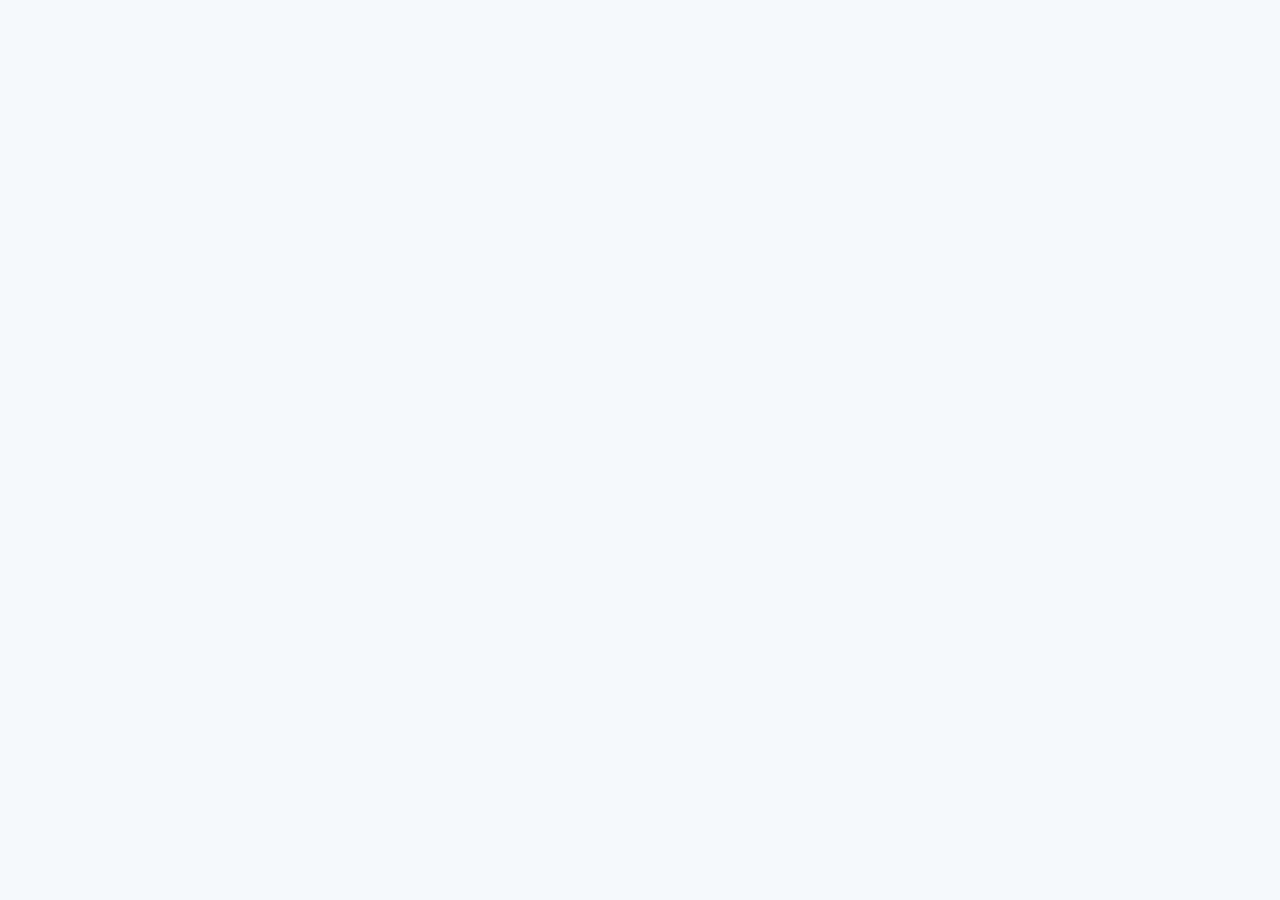
==== Students Submission/2601195_Vidhi_Ubale/Task 2/index.html @ 26e6935d "Basic structure and connecting css" ====
<!DOCTYPE html>
<html lang="en">
<head>
    <meta charset="UTF-8">
    <meta name="viewport" content="width=device-width, initial-scale=1.0">
    <title>Student Portal</title>
    <!-- connecting css -->
    <link rel="stylesheet" href="styles.css">
</head>
<body>

</body>
</html>
---- Students Submission/2601195_Vidhi_Ubale/Task 2/styles.css ----
/* basic page setup */
* {
    margin: 0;
    padding: 0;
    box-sizing: border-box;
}
body {
    font-family: Arial, sans-serif;
    background-color: #f8f9fc;
    color: #171c3a;
}
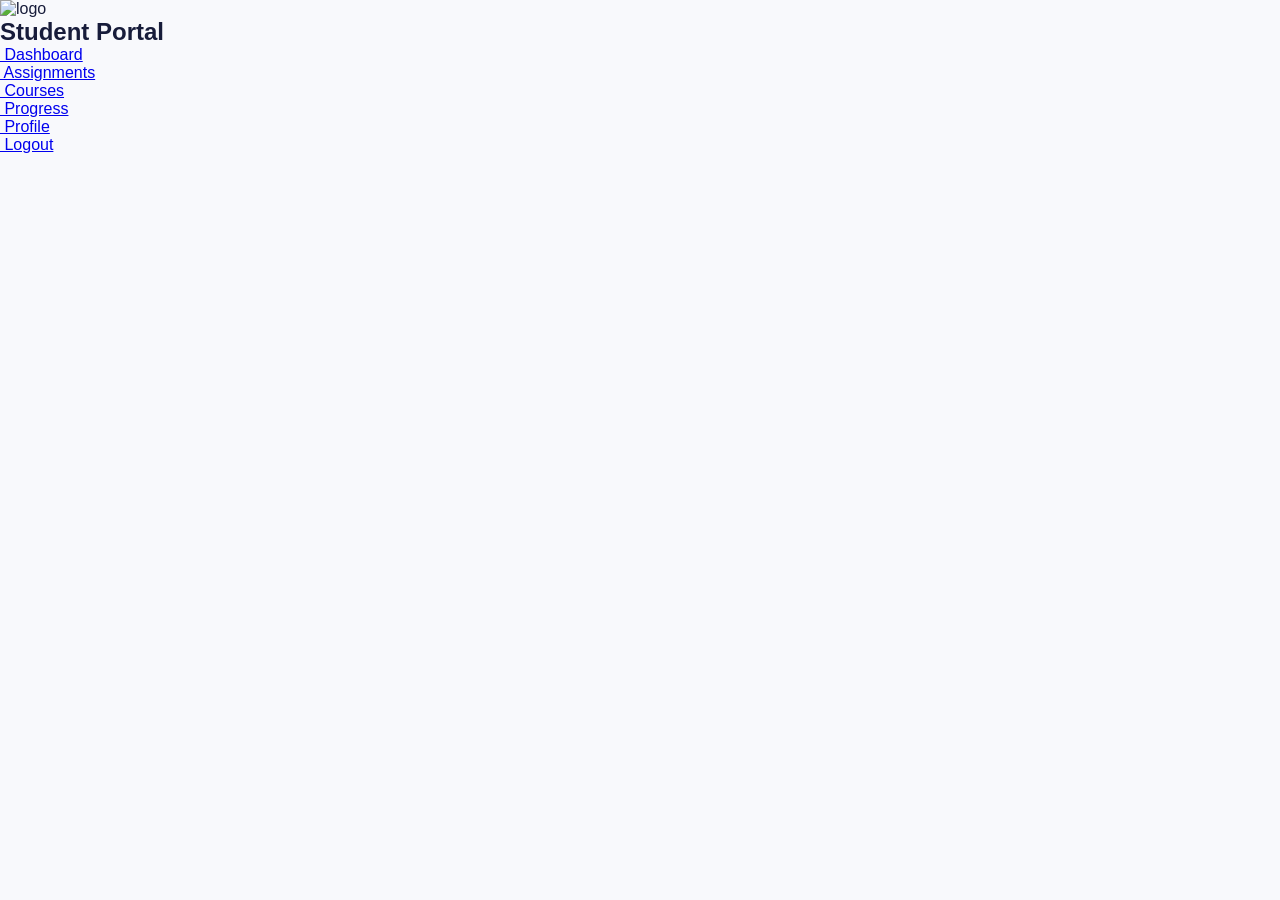
==== commit b54d35c7: "Added sidebar" ====
--- a/Students Submission/2601195_Vidhi_Ubale/Task 2/index.html
+++ b/Students Submission/2601195_Vidhi_Ubale/Task 2/index.html
@@ -8,6 +8,55 @@
     <link rel="stylesheet" href="styles.css">
 </head>
 <body>
-
+        <!-- this section contains the portal menu -->
+    <div class="sidebar">
+        <!-- the logo and title -->
+        <div class="sidebar-logo">
+            <img src="../../../Task 2/Assets/17.png" alt="logo">
+            <h2>Student Portal</h2>
+        </div>
+        <!--links to navigate -->
+        <nav>
+            <ul class="sidebar-links">
+                <li>
+                    <a href="#" class="active">
+                        <img src="../../../Task 2/Assets/13.png" alt="">
+                        Dashboard
+                    </a>
+                </li>
+                <li>
+                    <a href="#">
+                        <img src="../../../Task 2/Assets/12.png" alt="">
+                        Assignments
+                    </a>
+                </li>
+                <li>
+                    <a href="#">
+                        <img src="../../../Task 2/Assets/11.png" alt="">
+                        Courses
+                    </a>
+                </li>
+                <li>
+                    <a href="#">
+                        <img src="../../../Task 2/Assets/10.png" alt="">
+                        Progress
+                    </a>
+                </li>
+                <li>
+                    <a href="#">
+                        <img src="../../../Task 1/Assets/09.png" alt="">
+                        Profile
+                    </a>
+                </li>
+            </ul>
+        </nav>
+        <!-- keeping logout separate makes it easier to position at the bottom -->
+        <div class="logout">
+            <a href="#">
+                <img src="../../../Task 2/Assets/08.png" alt="">
+                Logout
+            </a>
+        </div>
+    </div>
 </body>
 </html>
--- a/Students Submission/2601195_Vidhi_Ubale/Task 2/styles.css
+++ b/Students Submission/2601195_Vidhi_Ubale/Task 2/styles.css
@@ -8,4 +8,4 @@
     font-family: Arial, sans-serif;
     background-color: #f8f9fc;
     color: #171c3a;
-}+}
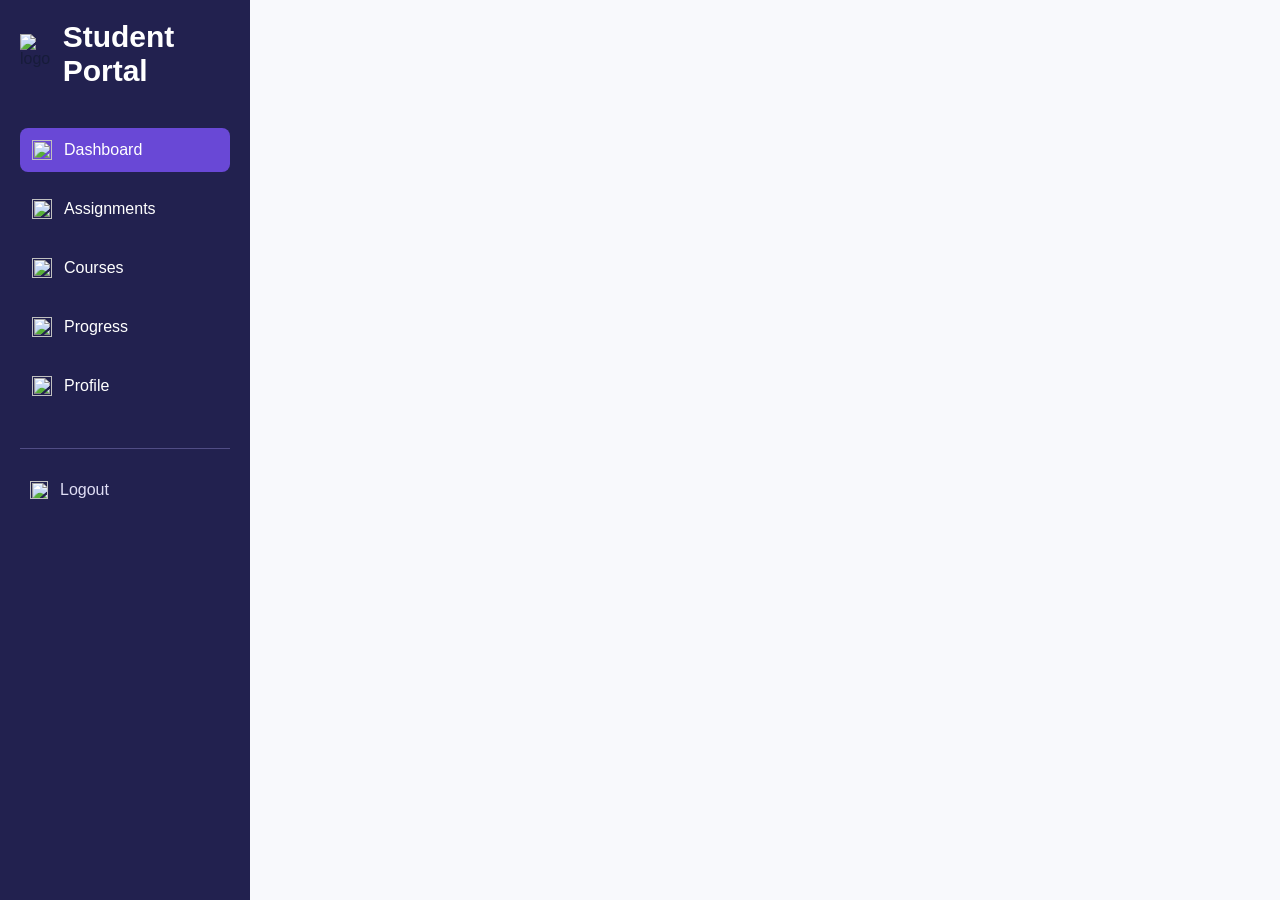
==== commit 19e170c7: "Style of Sidebar" ====
--- a/Students Submission/2601195_Vidhi_Ubale/Task 2/index.html
+++ b/Students Submission/2601195_Vidhi_Ubale/Task 2/index.html
@@ -44,7 +44,7 @@
                 </li>
                 <li>
                     <a href="#">
-                        <img src="../../../Task 1/Assets/09.png" alt="">
+                        <img src="../../../Task 2/Assets/09.png" alt="">
                         Profile
                     </a>
                 </li>
--- a/Students Submission/2601195_Vidhi_Ubale/Task 2/styles.css
+++ b/Students Submission/2601195_Vidhi_Ubale/Task 2/styles.css
@@ -9,3 +9,81 @@
     background-color: #f8f9fc;
     color: #171c3a;
 }
+/* sidebar layout */
+.sidebar {
+    width: 250px;
+    height: 100vh;
+    background-color: #22214f;
+    padding: 20px;
+    display: flex;
+    flex-direction: column;
+}
+
+/* logo section */
+.sidebar-logo {
+    display: flex;
+    align-items: center;
+    gap: 10px;
+    margin-bottom: 40px;
+}
+.sidebar-logo img {
+    width: 40px;
+    height: 40px;
+    object-fit: contain;
+}
+.sidebar-logo h2 {
+    font-size: 30px;
+    color: white;
+}
+/* menu list */
+.sidebar-links {
+    list-style: none;
+}
+/* menu items */
+.sidebar-links li {
+    margin-bottom: 15px;
+}
+/* menu links */
+.sidebar-links a {
+    display: flex;
+    align-items: center;
+    gap: 12px;
+    text-decoration: none;
+    color: white;
+    padding: 12px;
+    border-radius: 8px;
+}
+/* menu images */
+.sidebar-links img {
+    width: 20px;
+    height: 20px;
+    object-fit: contain;
+}
+/* highlight the current page */
+.sidebar-links a.active {
+    background-color: #6948d6;
+    color: white;
+}
+/* divider above logout */
+.logout {
+    margin-top: 25px;
+    border-top: 1px solid #514d85;
+    padding-top: 20px;
+}
+/* logout link */
+.logout a {
+    display: flex;
+    align-items: center;
+    gap: 12px;
+    text-decoration: none;
+    color: #e0def5;
+    padding: 12px 10px;
+    font-size: 16px;
+}
+/* logout image */
+.logout img {
+    width: 18px;
+    height: 18px;
+    object-fit: contain;
+}
+
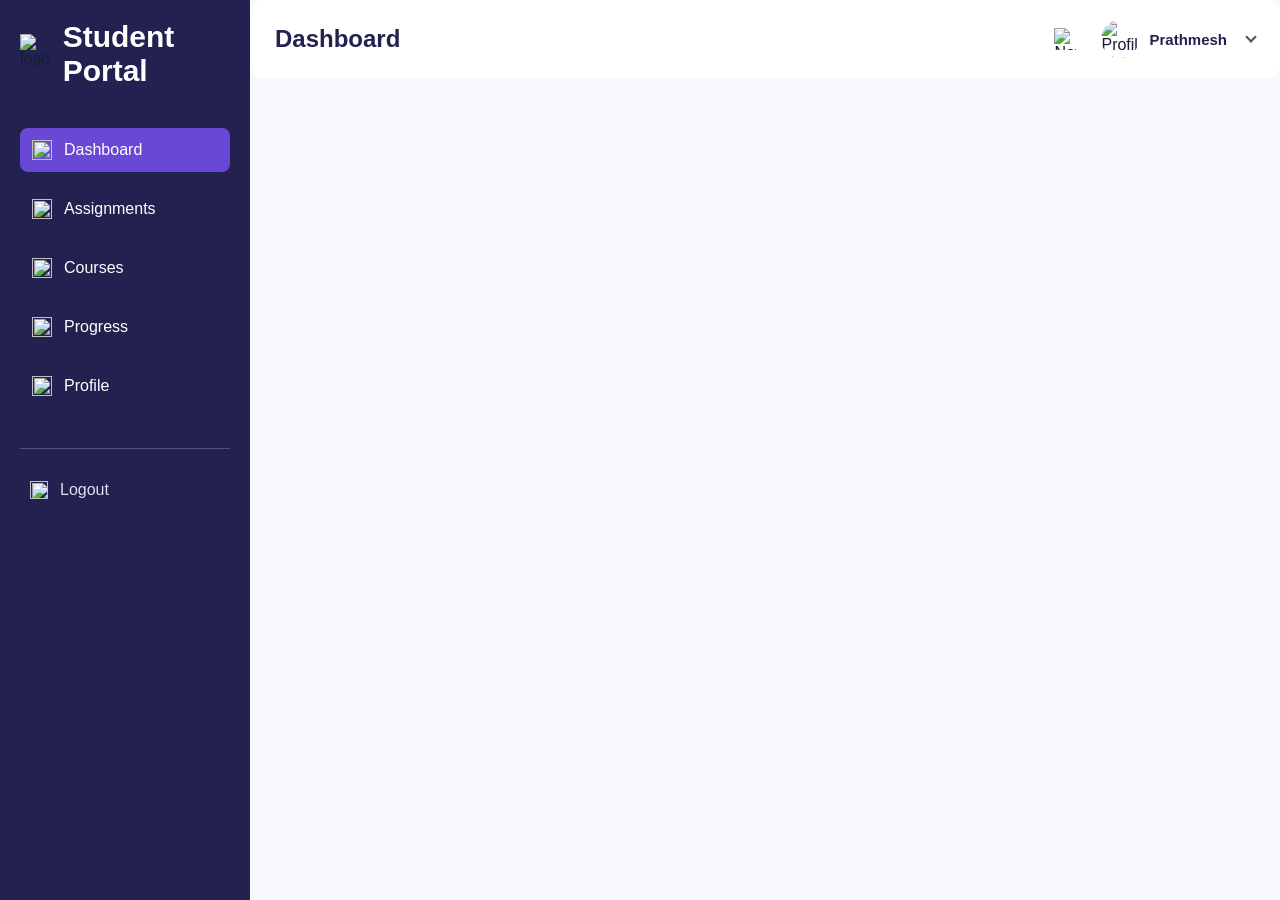
==== commit f865d6f3: "Added topbar" ====
--- a/Students Submission/2601195_Vidhi_Ubale/Task 2/index.html
+++ b/Students Submission/2601195_Vidhi_Ubale/Task 2/index.html
@@ -1,5 +1,6 @@
 <!DOCTYPE html>
 <html lang="en">
+
 <head>
     <meta charset="UTF-8">
     <meta name="viewport" content="width=device-width, initial-scale=1.0">
@@ -7,8 +8,9 @@
     <!-- connecting css -->
     <link rel="stylesheet" href="styles.css">
 </head>
+
 <body>
-        <!-- this section contains the portal menu -->
+    <!-- this section contains the portal menu -->
     <div class="sidebar">
         <!-- the logo and title -->
         <div class="sidebar-logo">
@@ -58,5 +60,24 @@
             </a>
         </div>
     </div>
+    <!-- this area holds the dashboard content -->
+    <div class="main-content">
+        <!-- the topbar gives the page its heading and profile area -->
+        <div class="topbar">
+            <h1>Dashboard</h1>
+            <div class="topbar-right">
+                <img src="../../../Task 2/Assets/16.png" alt="Notifications">
+                <div class="profile">
+                    <img src="../../../Task 2/Assets/15.png" alt="Profile picture">
+                    <div>
+                        <h3>Prathmesh</h3>
+                    </div>
+                    <!-- dropdown arrow -->
+                    <div class="dropdown-arrow"></div>
+                </div>
+            </div>
+        </div>
+    </div>
 </body>
+
 </html>
--- a/Students Submission/2601195_Vidhi_Ubale/Task 2/styles.css
+++ b/Students Submission/2601195_Vidhi_Ubale/Task 2/styles.css
@@ -8,6 +8,7 @@
     font-family: Arial, sans-serif;
     background-color: #f8f9fc;
     color: #171c3a;
+    display: flex;
 }
 /* sidebar layout */
 .sidebar {
@@ -87,3 +88,78 @@
     object-fit: contain;
 }
 
+/* main content area */
+.main-content {
+    flex: 1;
+    padding: 0px;
+}
+
+/* topbar layout */
+.topbar {
+    display: flex;
+    justify-content: space-between;
+    align-items: center;
+    background-color: white;
+    padding: 20px 25px;
+    border-radius: 12px;
+    margin-bottom: 25px;
+}
+
+/* dashboard heading */
+.topbar h1 {
+    font-size: 24px;
+    color: #22214f;
+    font-weight: bolder;
+}
+
+/* right side of topbar */
+.topbar-right {
+    display: flex;
+    align-items: center;
+    gap: 25px;
+}
+
+/* notification image */
+.topbar-right > img {
+    width: 22px;
+    height: 22px;
+    object-fit: contain;
+}
+
+/* profile section */
+.profile {
+    display: flex;
+    align-items: center;
+    gap: 10px;
+}
+
+/* profile image */
+.profile img {
+    width: 38px;
+    height: 38px;
+    object-fit: contain;
+    border-radius: 50%;
+}
+
+/* profile name */
+.profile h3 {
+    font-size: 15px;
+    color: #22214f;
+}
+
+/* profile role */
+.profile p {
+    font-size: 12px;
+    color: #777;
+    margin-top: 3px;
+}
+/* dropdown arrow */
+.dropdown-arrow {
+    width: 8px;
+    height: 8px;
+    border-right: 2px solid #555;
+    border-bottom: 2px solid #555;
+    transform: rotate(45deg);
+    margin-left: 10px;
+    margin-top: -4px;
+}
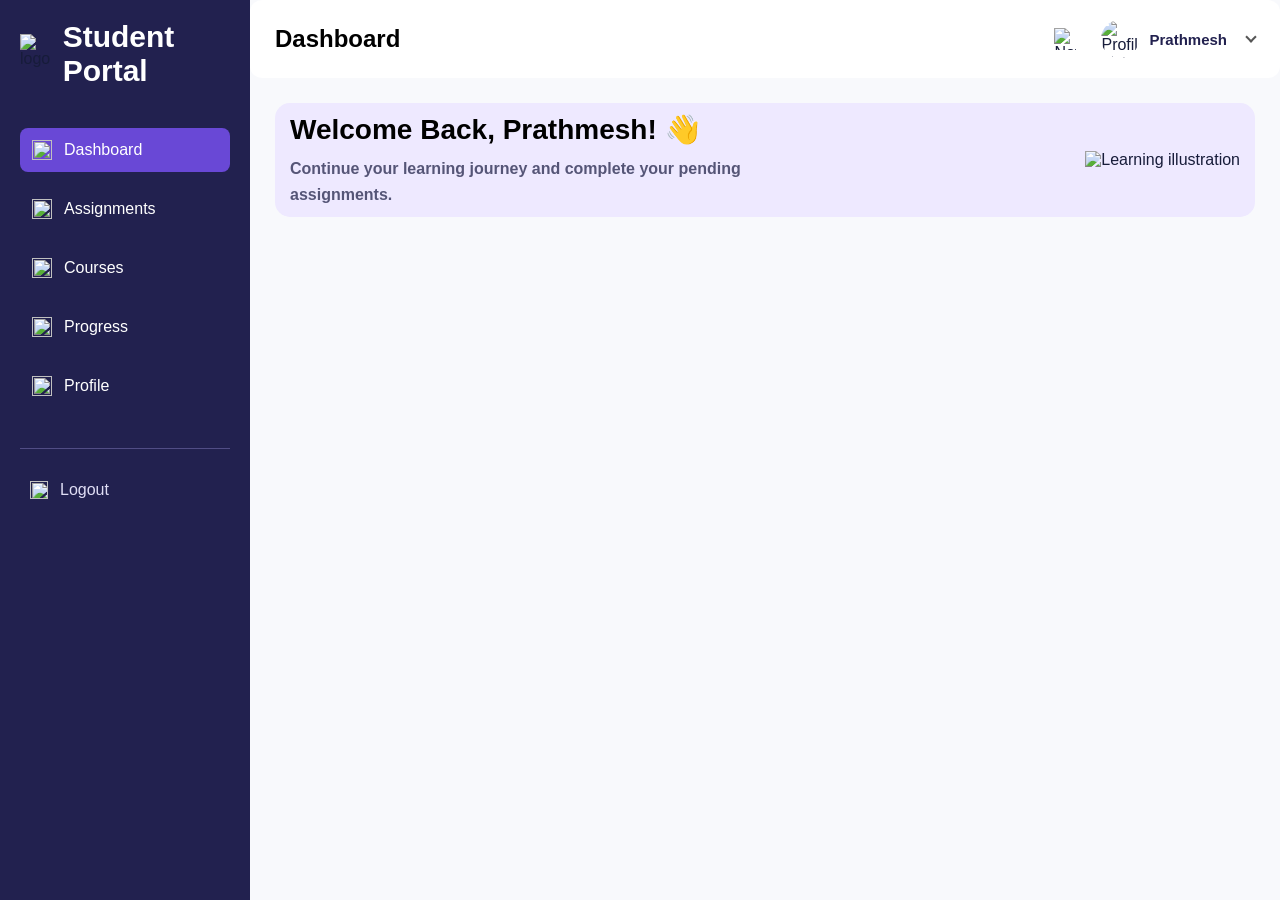
==== commit e21aaf08: "Added welcome banner" ====
--- a/Students Submission/2601195_Vidhi_Ubale/Task 2/index.html
+++ b/Students Submission/2601195_Vidhi_Ubale/Task 2/index.html
@@ -60,7 +60,7 @@
             </a>
         </div>
     </div>
-    <!-- this area holds the dashboard content -->
+    <!-- this area holds the dashboard content which will appear below topbar-->
     <div class="main-content">
         <!-- the topbar gives the page its heading and profile area -->
         <div class="topbar">
@@ -77,7 +77,18 @@
                 </div>
             </div>
         </div>
+        <!-- welcome section -->
+        <div class="welcome-banner">
+            <!-- welcome message -->
+            <div class="welcome-text">
+                <h2>Welcome Back, Prathmesh! 👋</h2>
+                <p>Continue your learning journey and complete your pending assignments.</p>
+            </div>
+            <!-- welcome illustration -->
+            <div class="welcome-image">
+                <img src="../../../Task 2/Assets/18.png" alt="Learning illustration">
+            </div>
+        </div>
     </div>
 </body>
-
 </html>
--- a/Students Submission/2601195_Vidhi_Ubale/Task 2/styles.css
+++ b/Students Submission/2601195_Vidhi_Ubale/Task 2/styles.css
@@ -108,7 +108,7 @@
 /* dashboard heading */
 .topbar h1 {
     font-size: 24px;
-    color: #22214f;
+    color: black;
     font-weight: bolder;
 }
 
@@ -162,4 +162,44 @@
     transform: rotate(45deg);
     margin-left: 10px;
     margin-top: -4px;
+}
+
+/* welcome banner */
+.welcome-banner {
+    display: flex;
+    justify-content: space-between;
+    align-items: center;
+    background-color: #eee9ff;
+    padding: 10px 15px;
+    border-radius: 15px;
+    margin: 25px;
+}
+
+/* welcome text */
+.welcome-text {
+    flex: 1;
+}
+
+/* welcome heading */
+.welcome-text h2 {
+    font-size: 28px;
+    color: black;
+    font-weight: 700;
+    margin-bottom: 10px;
+}
+
+/* welcome message */
+.welcome-text p {
+    font-size: 16px;
+    color: #555577;
+    line-height: 1.6;
+    max-width: 500px;
+    font-weight: 600;
+}
+
+/* welcome illustration */
+.welcome-image img {
+    width: 300px;
+    height: 180px;
+    object-fit: contain;
 }
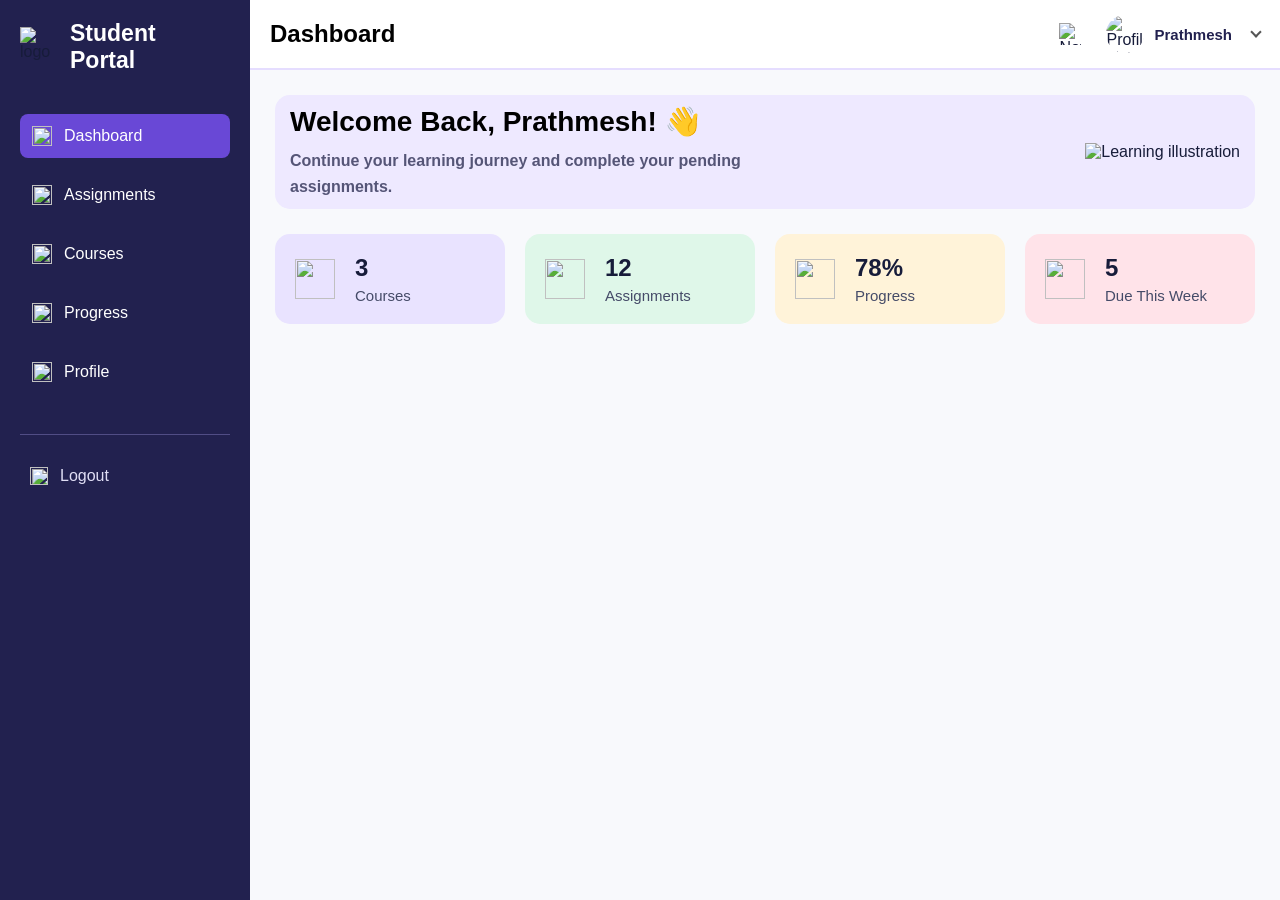
==== commit 3fcaea1e: "Added stat cards with styling and fixed sidebar font and top bar" ====
--- a/Students Submission/2601195_Vidhi_Ubale/Task 2/index.html
+++ b/Students Submission/2601195_Vidhi_Ubale/Task 2/index.html
@@ -15,7 +15,7 @@
         <!-- the logo and title -->
         <div class="sidebar-logo">
             <img src="../../../Task 2/Assets/17.png" alt="logo">
-            <h2>Student Portal</h2>
+            <h2>Student <br> Portal</h2>
         </div>
         <!--links to navigate -->
         <nav>
@@ -89,6 +89,41 @@
                 <img src="../../../Task 2/Assets/18.png" alt="Learning illustration">
             </div>
         </div>
+        <div class="stats-container">
+            <!-- courses card -->
+            <div class="stat-card courses-card">
+                <img src="../../../Task 2/Assets/04.png" alt="">
+                <div>
+                    <h3>3</h3>
+                    <p>Courses</p>
+                </div>
+            </div>
+            <!-- assignments card -->
+            <div class="stat-card assignments-card">
+                <img src="../../../Task 2/Assets/03.png" alt="">
+                <div>
+                    <h3>12</h3>
+                    <p>Assignments</p>
+                </div>
+            </div>
+            <!-- progress card -->
+            <div class="stat-card progress-card">
+                <img src="../../../Task 2/Assets/02.png" alt="">
+                <div>
+                    <h3>78%</h3>
+                    <p>Progress</p>
+                </div>
+            </div>
+            <!-- due this week card -->
+            <div class="stat-card due-card">
+                <img src="../../../Task 2/Assets/01.png" alt="">
+                <div>
+                    <h3>5</h3>
+                    <p>Due This Week</p>
+                </div>
+            </div>
+        </div>
     </div>
 </body>
+
 </html>
--- a/Students Submission/2601195_Vidhi_Ubale/Task 2/styles.css
+++ b/Students Submission/2601195_Vidhi_Ubale/Task 2/styles.css
@@ -33,7 +33,7 @@
     object-fit: contain;
 }
 .sidebar-logo h2 {
-    font-size: 30px;
+    font-size: 23px;
     color: white;
 }
 /* menu list */
@@ -100,9 +100,8 @@
     justify-content: space-between;
     align-items: center;
     background-color: white;
-    padding: 20px 25px;
-    border-radius: 12px;
-    margin-bottom: 25px;
+    padding: 15px 20px;
+    border-bottom: 2px solid #e5ddff;
 }
 
 /* dashboard heading */
@@ -202,4 +201,60 @@
     width: 300px;
     height: 180px;
     object-fit: contain;
+}
+/* statistics cards layout */
+.stats-container {
+    display: flex;
+    gap: 20px;
+    margin: 25px;
+}
+
+/* individual statistic card */
+.stat-card {
+    flex: 1;
+    display: flex;
+    align-items: center;
+    gap: 20px;
+    padding: 20px;
+    border-radius: 15px;
+}
+
+/* statistic card images */
+.stat-card img {
+    width: 40px;
+    height: 40px;
+    object-fit: contain;
+}
+
+/* statistic numbers */
+.stat-card h3 {
+    font-size: 24px;
+    color: #171c3a;
+    margin-bottom: 5px;
+}
+
+/* statistic labels */
+.stat-card p {
+    font-size: 15px;
+    color: #454b68;
+}
+
+/* courses card color */
+.courses-card {
+    background-color: #e9e3ff;
+}
+
+/* assignments card color */
+.assignments-card {
+    background-color: #dff7e9;
+}
+
+/* progress card color */
+.progress-card {
+    background-color: #fff3d9;
+}
+
+/* due card color */
+.due-card {
+    background-color: #ffe3e9;
 }
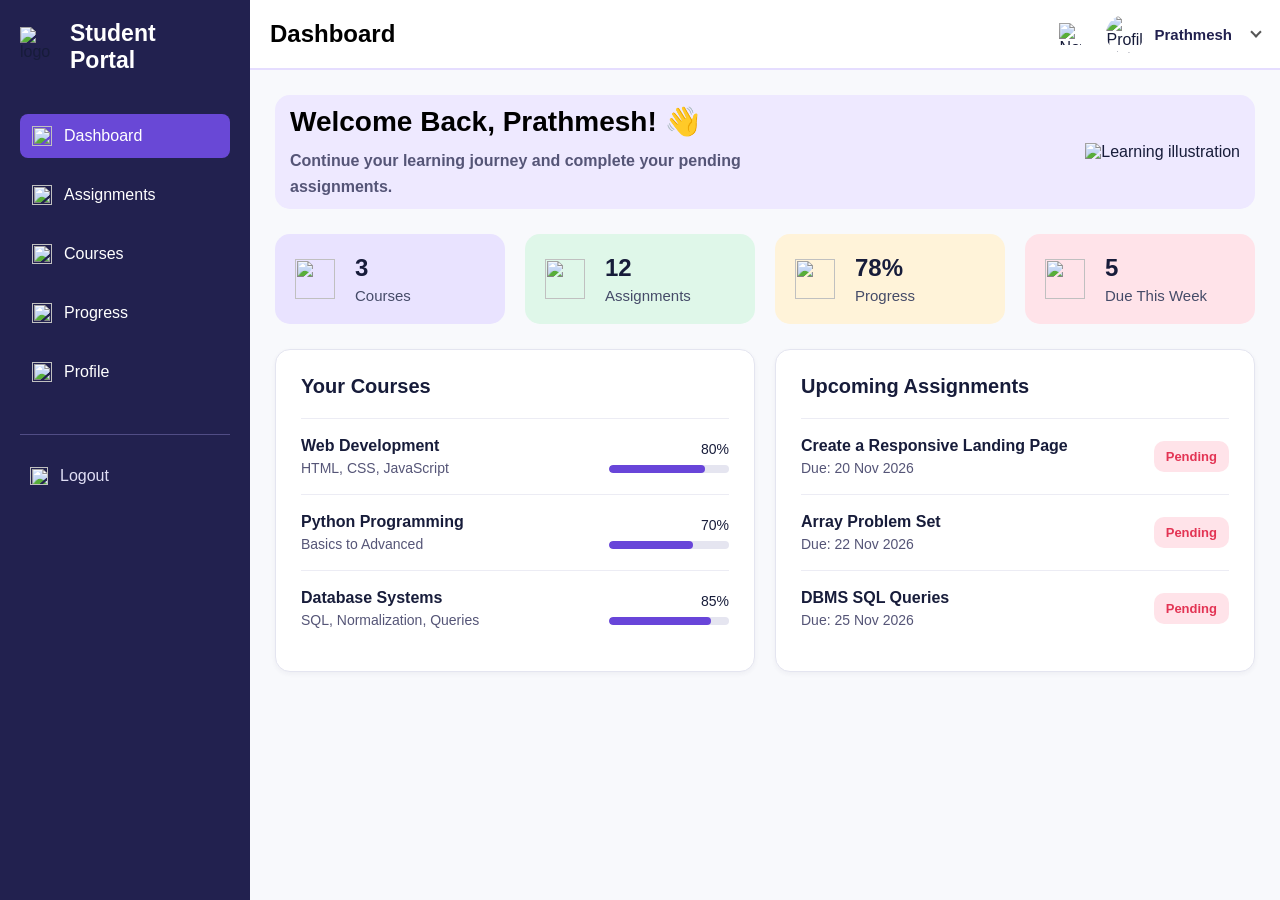
==== commit 9e06736c: "Added courses and assignments and fixed sidebar" ====
--- a/Students Submission/2601195_Vidhi_Ubale/Task 2/index.html
+++ b/Students Submission/2601195_Vidhi_Ubale/Task 2/index.html
@@ -123,6 +123,80 @@
                 </div>
             </div>
         </div>
+        <!-- this section contains courses and upcoming assignments -->
+        <div class="dashboard-panels">
+            <!-- courses panel -->
+            <div class="panel">
+                <h2>Your Courses</h2>
+                <!-- first course -->
+                <div class="course-item">
+                    <div class="course-info">
+                        <h3>Web Development</h3>
+                        <p>HTML, CSS, JavaScript</p>
+                    </div>
+                    <div class="course-progress">
+                        <span>80%</span>
+                        <div class="progress-bar">
+                            <div class="progress-fill" style="width: 80%;"></div>
+                        </div>
+                    </div>
+                </div>
+                <!-- second course -->
+                <div class="course-item">
+                    <div class="course-info">
+                        <h3>Python Programming</h3>
+                        <p>Basics to Advanced</p>
+                    </div>
+                    <div class="course-progress">
+                        <span>70%</span>
+                        <div class="progress-bar">
+                            <div class="progress-fill" style="width: 70%;"></div>
+                        </div>
+                    </div>
+                </div>
+                <!-- third course -->
+                <div class="course-item">
+                    <div class="course-info">
+                        <h3>Database Systems</h3>
+                        <p>SQL, Normalization, Queries</p>
+                    </div>
+                    <div class="course-progress">
+                        <span>85%</span>
+                        <div class="progress-bar">
+                            <div class="progress-fill" style="width: 85%;"></div>
+                        </div>
+                    </div>
+                </div>
+            </div>
+            <!-- assignments panel -->
+            <div class="panel">
+                <h2>Upcoming Assignments</h2>
+                <!-- first assignment -->
+                <div class="assignment-item">
+                    <div class="assignment-info">
+                        <h3>Create a Responsive Landing Page</h3>
+                        <p>Due: 20 Nov 2026</p>
+                    </div>
+                    <span class="pending">Pending</span>
+                </div>
+                <!-- second assignment -->
+                <div class="assignment-item">
+                    <div class="assignment-info">
+                        <h3>Array Problem Set</h3>
+                        <p>Due: 22 Nov 2026</p>
+                    </div>
+                    <span class="pending">Pending</span>
+                </div>
+                <!-- third assignment -->
+                <div class="assignment-item">
+                    <div class="assignment-info">
+                        <h3>DBMS SQL Queries</h3>
+                        <p>Due: 25 Nov 2026</p>
+                    </div>
+                    <span class="pending">Pending</span>
+                </div>
+            </div>
+        </div>
     </div>
 </body>
 
--- a/Students Submission/2601195_Vidhi_Ubale/Task 2/styles.css
+++ b/Students Submission/2601195_Vidhi_Ubale/Task 2/styles.css
@@ -9,16 +9,21 @@
     background-color: #f8f9fc;
     color: #171c3a;
     display: flex;
+    min-height: 100vh;
 }
 /* sidebar layout */
 .sidebar {
     width: 250px;
-    height: 100vh;
+    min-width: 250px;
+    min-height: 100vh;
+    height: auto;
     background-color: #22214f;
     padding: 20px;
     display: flex;
     flex-direction: column;
-}
+    flex-shrink: 0;
+}
+
 
 /* logo section */
 .sidebar-logo {
@@ -257,4 +262,98 @@
 /* due card color */
 .due-card {
     background-color: #ffe3e9;
-}+}
+/* courses and assignments layout */
+.dashboard-panels {
+    display: flex;
+    gap: 20px;
+    margin: 25px;
+}
+/* each panel */
+.panel {
+    flex: 1;
+    background-color: white;
+    border: 1px solid #e4e5f0;
+    border-radius: 15px;
+    padding: 25px;
+    box-shadow: 0 2px 5px rgba(34, 33, 79, 0.05);
+}
+/* panel headings */
+.panel h2 {
+    font-size: 20px;
+    color: #171c3a;
+    margin-bottom: 20px;
+}
+/* course row */
+.course-item {
+    display: flex;
+    justify-content: space-between;
+    align-items: center;
+    gap: 15px;
+    padding: 18px 0;
+    border-top: 1px solid #ececf4;
+}
+/* course details */
+.course-info h3 {
+    font-size: 16px;
+    color: #171c3a;
+    margin-bottom: 5px;
+}
+.course-info p {
+    font-size: 14px;
+    color: #555577;
+}
+/* course progress */
+.course-progress {
+    display: flex;
+    flex-direction: column;
+    align-items: flex-end;
+    gap: 8px;
+    min-width: 100px;
+}
+.course-progress span {
+    font-size: 14px;
+    color: #171c3a;
+}
+/* progress bar background */
+.progress-bar {
+    width: 120px;
+    height: 8px;
+    background-color: #e5e5f0;
+    border-radius: 10px;
+    overflow: hidden;
+}
+/* progress bar fill */
+.progress-fill {
+    height: 100%;
+    background-color: #6845d9;
+    border-radius: 10px;
+}
+/* assignment row */
+.assignment-item {
+    display: flex;
+    justify-content: space-between;
+    align-items: center;
+    gap: 15px;
+    padding: 18px 0;
+    border-top: 1px solid #ececf4;
+}
+/* assignment details */
+.assignment-info h3 {
+    font-size: 16px;
+    color: #171c3a;
+    margin-bottom: 5px;
+}
+.assignment-info p {
+    font-size: 14px;
+    color: #555577;
+}
+/* pending label */
+.pending {
+    background-color: #ffe3e9;
+    color: #e33454;
+    padding: 8px 12px;
+    border-radius: 10px;
+    font-size: 13px;
+    font-weight: bolder;
+}
